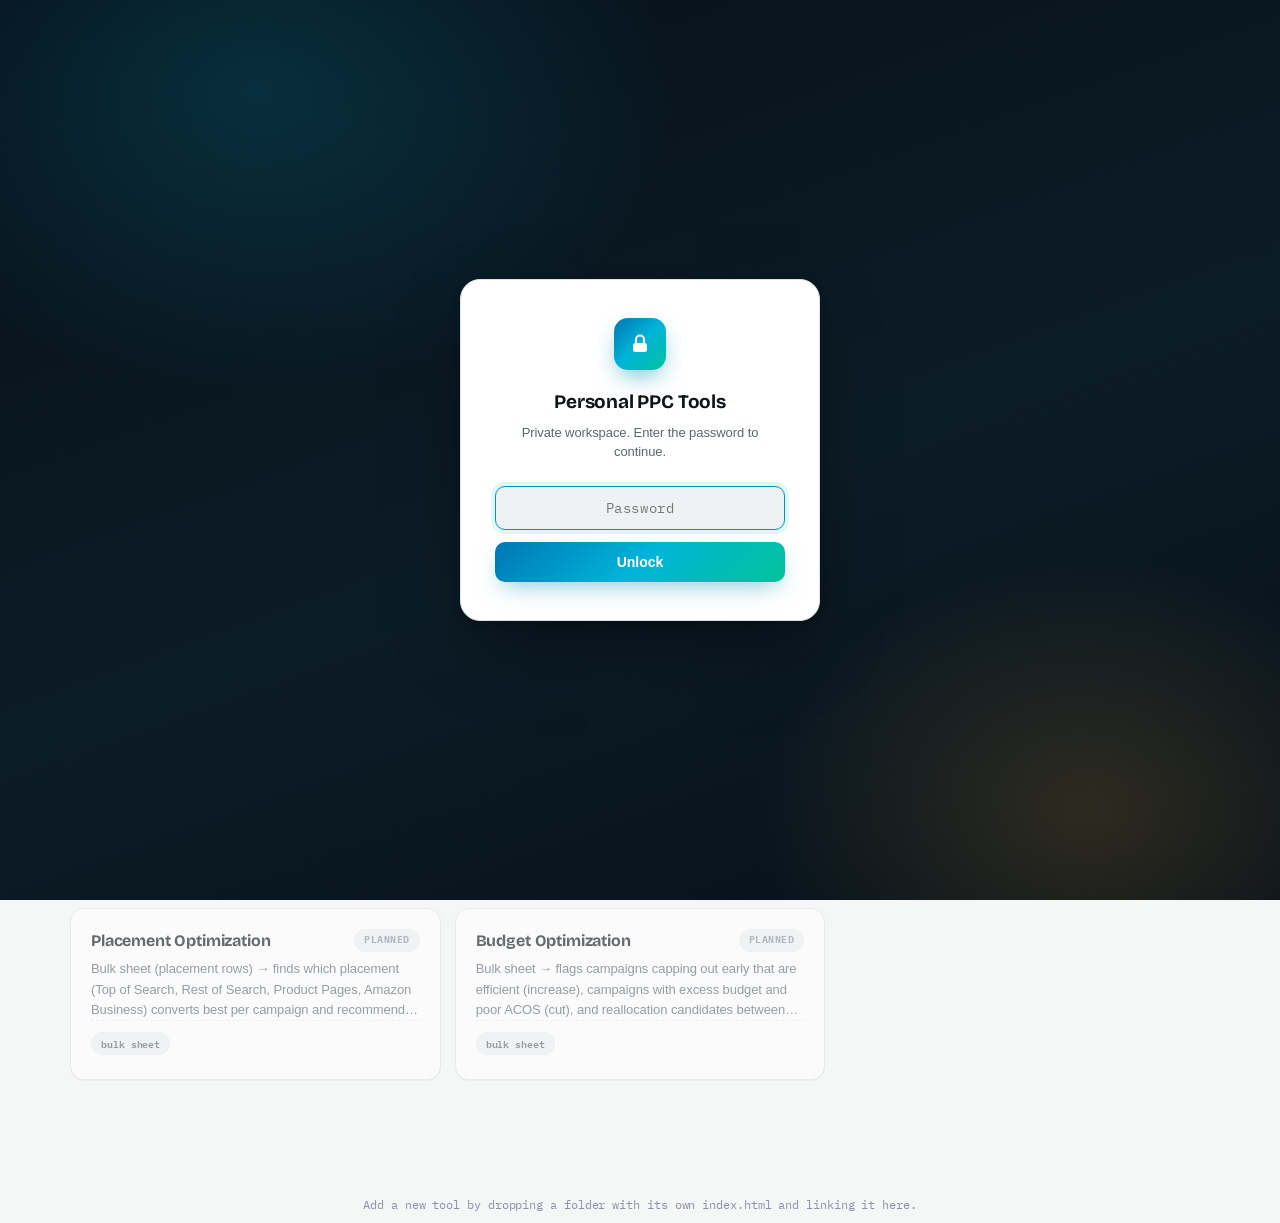
==== index.html @ 869c0697 "Rebrand accent to an ocean blue-cyan-green gradient Per Erika's request: the teal/amber accent pulle" ====
<!DOCTYPE html>
<html lang="en">
<head>
<meta charset="UTF-8">
<meta name="viewport" content="width=device-width, initial-scale=1.0">
<title>PPC Tools</title>
<link rel="preconnect" href="https://fonts.googleapis.com">
<link rel="preconnect" href="https://fonts.gstatic.com" crossorigin>
<link rel="stylesheet" href="https://fonts.googleapis.com/css2?family=Bricolage+Grotesque:opsz,wght@12..96,400..800&family=Source+Serif+4:ital,opsz,wght@0,8..60,400..600;1,8..60,400..500&family=IBM+Plex+Mono:wght@400;500;600&display=swap">
<link rel="stylesheet" href="shared/theme.css?v=5">
<style>body{visibility:hidden}</style>
<script src="shared/theme-toggle.js?v=4" defer></script>
<script src="shared/gate.js?v=4" defer></script>
</head>
<body>

<header class="top">
  <div class="wrap">
    <div class="brand">
      <span class="brand-mark"></span>
      <h1>PPC Tools</h1>
    </div>
    <div class="right">
      <span class="ppc-badge"><svg width="10" height="10" viewBox="0 0 24 24" fill="none"><rect x="5" y="11" width="14" height="9" rx="2.5" fill="currentColor"/><path d="M8 11V7.5a4 4 0 0 1 8 0V11" stroke="currentColor" stroke-width="2.2" fill="none" stroke-linecap="round"/></svg>Private</span>
      <span id="ppcAuthSlot"></span>
    </div>
  </div>
</header>

<div class="wrap">
  <div class="hero">
    <span class="eyebrow"><span class="dot"></span>Personal toolkit</span>
    <h1>Your Amazon PPC <em>command center</em>.</h1>
    <p class="sub">Everything here runs client-side — files parse entirely in your browser, nothing is ever uploaded. Pick a tool, drop in a report, get real findings.</p>
    <div class="stat-row">
      <div class="stat"><b>3</b><span>Live tools</span></div>
      <div class="stat"><b>5</b><span>In progress</span></div>
      <div class="stat"><b>0</b><span>Data ever uploaded</span></div>
    </div>
  </div>

  <h3 class="group">Live</h3>
  <ul class="tool-list">
    <li>
      <a class="tool" href="ppc-multi-report-audit/">
        <div class="tool-head"><h2>Multi-Report PPC Audit</h2><span class="status live">Live</span></div>
        <p>Bulk sheet + search term report + business report → account overview, ad type / targeting / match type breakdowns, harvest &amp; wasted-spend findings, untargeted ASIN opportunities, and dynamic recommendations.</p>
        <div class="tags"><span class="tag">bulk sheet</span><span class="tag">search term report</span><span class="tag">business report</span></div>
      </a>
    </li>
    <li>
      <a class="tool" href="negation-tool/">
        <div class="tool-head"><h2>Negation Tool</h2><span class="status live">Live</span></div>
        <p>Bulk sheet + search term report → the back half of the harvest waterfall: terms already harvested elsewhere that still need negating in their discovery campaign, plus plain wasted-spend negatives. Checks existing negatives first so nothing gets recommended twice.</p>
        <div class="tags"><span class="tag">bulk sheet</span><span class="tag">search term report</span></div>
      </a>
    </li>
    <li>
      <a class="tool" href="harvest-tool/">
        <div class="tool-head"><h2>Harvest Tool</h2><span class="status live">Live</span></div>
        <p>Bulk sheet + search term report → two-way harvest: promote proven terms to their own Exact keyword, or isolate proven Broad/Phrase terms into a dedicated keyword at the same match type. Exports a ready-to-paste new-keyword CSV.</p>
        <div class="tags"><span class="tag">bulk sheet</span><span class="tag">search term report</span></div>
      </a>
    </li>
  </ul>

  <h3 class="group">Planned</h3>
  <ul class="tool-list">
    <li>
      <div class="tool planned">
        <div class="tool-head"><h2>SQP → Bulk</h2><span class="status planned">Planned</span></div>
        <p>Search Query Performance report → finds search queries with strong organic/market performance that have no matching keyword or target in the bulk file yet — real demand not captured by PPC at all.</p>
        <div class="tags"><span class="tag">SQP report</span><span class="tag">bulk sheet</span></div>
      </div>
    </li>
    <li>
      <div class="tool planned">
        <div class="tool-head"><h2>SQP + STR Cross-Check</h2><span class="status planned">Planned</span></div>
        <p>Search Query Performance report + search term report → compares your own PPC performance against total market demand for the same query, to separate "nobody converts on this" from "the market converts fine, my ad underperforms."</p>
        <div class="tags"><span class="tag">SQP report</span><span class="tag">search term report</span></div>
      </div>
    </li>
    <li>
      <div class="tool planned">
        <div class="tool-head"><h2>Bid Optimization</h2><span class="status planned">Planned</span></div>
        <p>Bulk sheet → recommends bid increases/decreases with selectable strategy filters (ACOS-based, CVR-based, RPC-based, margin-based) rather than one fixed formula.</p>
        <div class="tags"><span class="tag">bulk sheet</span></div>
      </div>
    </li>
    <li>
      <div class="tool planned">
        <div class="tool-head"><h2>Placement Optimization</h2><span class="status planned">Planned</span></div>
        <p>Bulk sheet (placement rows) → finds which placement (Top of Search, Rest of Search, Product Pages, Amazon Business) converts best per campaign and recommends a specific % bid adjustment based on the ACOS/CVR gap.</p>
        <div class="tags"><span class="tag">bulk sheet</span></div>
      </div>
    </li>
    <li>
      <div class="tool planned">
        <div class="tool-head"><h2>Budget Optimization</h2><span class="status planned">Planned</span></div>
        <p>Bulk sheet → flags campaigns capping out early that are efficient (increase), campaigns with excess budget and poor ACOS (cut), and reallocation candidates between the two — the gap Amazon's native budget rules don't fill (increase-only).</p>
        <div class="tags"><span class="tag">bulk sheet</span></div>
      </div>
    </li>
  </ul>
</div>
<footer>Add a new tool by dropping a folder with its own index.html and linking it here.</footer>
</body>
</html>
---- shared/theme.css ----
/* =====================================================================
   THEME — shared visual system. Accent is an ocean gradient (deep blue
   -> cyan -> sea green) per Erika's request; type system (Bricolage
   Grotesque / IBM Plex Mono / Source Serif 4) still sourced from
   erikajoygangan-amzppc.com. Swap :root / [data-theme=dark] tokens to
   rebrand; components below reference tokens only.
===================================================================== */

:root{
  --bg:#f5f7f7;
  --bg-grad: radial-gradient(ellipse 900px 500px at 15% -5%, var(--accent-soft) 0%, transparent 60%),
             radial-gradient(700px 420px at 100% 0%, var(--accent-2-soft) 0%, transparent 55%);
  --surface:#ffffff;
  --surface-2:#eef2f2;
  --border:#dbe3e3;
  --border-soft:#e8ecec;
  --text:#10151a;
  --text-muted:#5b6670;
  --text-faint:#8892a6;

  --accent:#0891b2;
  --accent-strong:#075985;
  --accent-soft:#e0f7fa;
  --accent-ink:#032c34;
  --accent-grad: linear-gradient(135deg, #0077b6 0%, #00b4d8 50%, #02c39a 100%);

  --accent-2:#d9962f;
  --accent-2-soft:#f8e4bd;

  --good:#1c8f5e;
  --good-soft:#e5f5ec;
  --bad:#b8402f;
  --bad-soft:#fbe9e6;
  --warn:#a8721a;
  --warn-soft:#faf1de;

  --chart-1:#0891b2; --chart-2:#02c39a; --chart-3:#d9962f; --chart-4:#b8402f; --chart-5:#8a6fb0;

  --font-body:-apple-system,BlinkMacSystemFont,"Segoe UI",Roboto,Helvetica,Arial,sans-serif;
  --font-display:"Bricolage Grotesque",-apple-system,BlinkMacSystemFont,"Segoe UI",sans-serif;
  --font-mono:"IBM Plex Mono",ui-monospace,SFMono-Regular,Menlo,Consolas,monospace;
  --font-serif:"Source Serif 4",Georgia,"Times New Roman",serif;

  --radius-sm:8px;
  --radius:12px;
  --radius-lg:14px;
  --shadow-sm:0 1px 2px rgba(16,21,26,.05), 0 1px 1px rgba(16,21,26,.04);
  --shadow:0 10px 24px -10px rgba(8,145,178,.18), 0 4px 10px -4px rgba(16,21,26,.06);
  --shadow-lg:0 28px 60px -20px rgba(8,145,178,.3), 0 8px 24px -8px rgba(16,21,26,.16);
  --ease:cubic-bezier(.2,.8,.2,1);
}

:root[data-theme="dark"]{
  --bg:#081019;
  --bg-grad: radial-gradient(ellipse 900px 500px at 15% -5%, var(--accent-soft) 0%, transparent 60%),
             radial-gradient(700px 420px at 100% 0%, rgba(217,150,47,.07) 0%, transparent 55%);
  --surface:#0e1a22;
  --surface-2:#132531;
  --border:#1f3644;
  --border-soft:#182a36;
  --text:#e6f6fa;
  --text-muted:#8bb0bc;
  --text-faint:#5c7d88;

  --accent:#22d3ee;
  --accent-strong:#7dd3fc;
  --accent-soft:#0c2f3a;
  --accent-ink:#ecfeff;
  --accent-grad: linear-gradient(135deg, #38bdf8 0%, #22d3ee 50%, #34d399 100%);

  --accent-2:#d9a441;
  --accent-2-soft:#332711;

  --good:#4cb87a;
  --good-soft:#103322;
  --bad:#e2685f;
  --bad-soft:#351815;
  --warn:#d9a441;
  --warn-soft:#332711;

  --shadow-sm:0 1px 2px rgba(0,0,0,.3);
  --shadow:0 10px 24px -10px rgba(34,211,238,.28), 0 4px 12px -4px rgba(0,0,0,.4);
  --shadow-lg:0 28px 60px -20px rgba(34,211,238,.38), 0 8px 24px -8px rgba(0,0,0,.5);
}

*{box-sizing:border-box;}
html{-webkit-font-smoothing:antialiased; text-rendering:optimizeLegibility; scroll-behavior:smooth;}
body{
  margin:0; color:var(--text);
  background-color:var(--bg); background-image:var(--bg-grad); background-attachment:fixed;
  font-family:var(--font-body);
  line-height:1.5; letter-spacing:-.005em;
  transition:background-color .25s var(--ease), color .25s var(--ease);
}
::selection{ background:var(--accent-soft); color:var(--accent-strong); }

/* ---------------- motion primitives ---------------- */
@keyframes ppcRise{ from{ opacity:0; transform:translateY(10px); } to{ opacity:1; transform:translateY(0); } }
@keyframes ppcPop{ from{ opacity:0; transform:scale(.94); } to{ opacity:1; transform:scale(1); } }
@keyframes ppcSpin{ to{ transform:rotate(360deg); } }
.ppc-rise{ animation:ppcRise .5s var(--ease) backwards; }
.ppc-pop{ animation:ppcPop .35s var(--ease) backwards; }
.spinner{
  display:inline-block; width:14px; height:14px; border-radius:50%;
  border:2px solid rgba(255,255,255,.4); border-top-color:#fff;
  animation:ppcSpin .7s linear infinite; vertical-align:-2px; margin-right:8px;
}
@media (prefers-reduced-motion: reduce){
  *, *::before, *::after{ animation-duration:.001ms !important; animation-iteration-count:1 !important; transition-duration:.001ms !important; }
}

.wrap{max-width:1180px; margin:0 auto; padding:24px 20px 80px;}

/* ---------------- header ---------------- */
header.top{
  background:var(--surface);
  background:color-mix(in srgb, var(--surface) 72%, transparent);
  backdrop-filter:blur(8px); -webkit-backdrop-filter:blur(8px);
  border-bottom:1px solid var(--border-soft); padding:16px 20px; position:sticky; top:0; z-index:40;
}
header.top .wrap{padding:0; display:flex; align-items:center; justify-content:space-between; flex-wrap:wrap; gap:10px;}
header.top .brand{display:flex; align-items:center; gap:10px;}
header.top .brand-mark{
  width:28px; height:28px; border-radius:8px; background:var(--accent-grad);
  box-shadow:0 4px 12px -2px rgba(8,145,178,.45); flex:0 0 auto;
}
header.top a.home-link{ text-decoration:none; color:inherit; display:flex; align-items:center; gap:10px; }
header.top h1{font-family:var(--font-display); font-size:16.5px; margin:0; font-weight:700; letter-spacing:-.015em;}
header.top .right{display:flex; align-items:center; gap:8px;}

/* private-workspace badge */
.ppc-badge{
  display:inline-flex; align-items:center; gap:5px; height:30px; padding:0 11px;
  background:linear-gradient(135deg, var(--accent-soft), var(--accent-2-soft));
  border:1px solid color-mix(in srgb, var(--accent) 30%, var(--border));
  border-radius:999px; color:var(--accent-strong); font-size:10px; font-weight:700;
  font-family:var(--font-mono); letter-spacing:.03em; text-transform:uppercase; white-space:nowrap;
}
.ppc-badge svg{ width:10px !important; height:10px !important; flex:0 0 auto; display:block; }

/* ---------------- headings / sections ---------------- */
h2.section-title{
  font-family:var(--font-display); font-size:20px; margin:44px 0 4px; font-weight:700; letter-spacing:-.015em;
  display:flex; align-items:center; gap:10px; color:var(--text);
}
p.section-sub{color:var(--text-muted); font-size:13.5px; margin:0 0 16px;}

/* ---------------- cards ---------------- */
.card{
  background:var(--surface); border:1px solid var(--border); border-radius:var(--radius-lg);
  box-shadow:var(--shadow-sm); padding:22px;
  transition:box-shadow .25s var(--ease), transform .25s var(--ease), border-color .25s var(--ease), background .25s var(--ease);
  animation:ppcRise .45s var(--ease) backwards;
}
.card + .card{margin-top:16px;}

/* ---------------- upload panel ---------------- */
.upload-grid{display:grid; grid-template-columns:repeat(auto-fill,minmax(260px,1fr)); gap:14px; margin-top:16px; align-items:stretch;}
.drop{
  border:1.5px dashed var(--border); border-radius:var(--radius); padding:18px;
  background:var(--surface-2); cursor:pointer; transition:border-color .18s var(--ease), background .18s var(--ease), transform .12s var(--ease);
  text-align:left; display:flex; flex-direction:column; min-height:120px;
}
.drop:hover{border-color:var(--accent); background:var(--accent-soft); transform:translateY(-1px);}
.drop.drag{border-color:var(--accent); background:var(--accent-soft); transform:scale(1.01); box-shadow:0 0 0 4px var(--accent-soft);}
.drop h3{margin:0 0 4px; font-size:14.5px; font-weight:600;}
.drop p{
  margin:0; font-size:12.5px; color:var(--text-muted); line-height:1.5;
  display:-webkit-box; -webkit-box-orient:vertical; -webkit-line-clamp:2; overflow:hidden;
}
.drop .file-state{margin-top:auto; padding-top:8px; font-size:12px; font-weight:600; font-family:var(--font-mono);}
.drop input[type=file]{display:none;}
.required-badge{display:inline-block; font-size:10px; padding:2px 8px; border-radius:999px; background:var(--accent-soft); color:var(--accent-strong); margin-left:6px; font-weight:700; font-family:var(--font-mono); letter-spacing:.02em;}
.optional-badge{display:inline-block; font-size:10px; padding:2px 8px; border-radius:999px; background:var(--surface-2); border:1px solid var(--border-soft); color:var(--text-muted); margin-left:6px; font-weight:700; font-family:var(--font-mono);}

/* ---------------- form fields ---------------- */
.field-row{display:flex; gap:14px; margin-top:14px; flex-wrap:wrap;}
.field{flex:1; min-width:180px;}
.field label{display:block; font-size:12px; color:var(--text-muted); margin-bottom:4px; font-weight:600; font-family:var(--font-mono); letter-spacing:.02em;}
.field input{
  width:100%; padding:10px 12px; border:1px solid var(--border); border-radius:var(--radius-sm); font-size:14px;
  background:var(--surface); color:var(--text); transition:border-color .15s, box-shadow .15s;
}
.field input:focus{ outline:none; border-color:var(--accent); box-shadow:0 0 0 3px var(--accent-soft); }

/* ---------------- buttons ---------------- */
button.primary{
  background:var(--accent-grad); color:#fff; border:none; border-radius:var(--radius-sm);
  padding:13px 24px; font-size:15px; font-weight:700; cursor:pointer; margin-top:18px;
  box-shadow:0 10px 24px -8px rgba(8,145,178,.45); transition:filter .15s var(--ease), transform .1s var(--ease), box-shadow .2s var(--ease);
}
button.primary:disabled{opacity:.4; cursor:not-allowed; box-shadow:none;}
button.primary:hover:not(:disabled){filter:brightness(1.08); box-shadow:0 14px 32px -8px rgba(8,145,178,.55); transform:translateY(-1px);}
button.primary:active:not(:disabled){transform:scale(.98);}
button.secondary{
  background:var(--surface); color:var(--accent-strong); border:1.5px solid var(--accent); border-radius:var(--radius-sm);
  padding:8px 15px; font-size:12.5px; font-weight:700; cursor:pointer; transition:background .15s, transform .1s;
  font-family:var(--font-mono); letter-spacing:.01em;
}
button.secondary:hover{ background:var(--accent-soft); }
button.secondary:active{ transform:scale(.98); }

.status-line{font-size:12.5px; color:var(--text-muted); margin-top:10px; white-space:pre-line; font-family:var(--font-mono);}
.status-line.err{color:var(--bad); font-weight:600;}

/* ---------------- KPI tiles ---------------- */
.kpi-grid{display:grid; grid-template-columns:repeat(auto-fill,minmax(150px,1fr)); gap:12px;}
.kpi{
  background:var(--surface-2); border:1px solid var(--border-soft); border-radius:var(--radius);
  padding:15px; text-align:center; transition:transform .18s var(--ease), box-shadow .18s var(--ease), border-color .18s var(--ease);
  animation:ppcPop .4s var(--ease) backwards;
}
.kpi:hover{ transform:translateY(-2px); box-shadow:var(--shadow); border-color:var(--accent); }
.kpi-grid .kpi:nth-child(1){animation-delay:.02s} .kpi-grid .kpi:nth-child(2){animation-delay:.06s}
.kpi-grid .kpi:nth-child(3){animation-delay:.10s} .kpi-grid .kpi:nth-child(4){animation-delay:.14s}
.kpi-grid .kpi:nth-child(5){animation-delay:.18s} .kpi-grid .kpi:nth-child(6){animation-delay:.22s}
.kpi-grid .kpi:nth-child(7){animation-delay:.26s} .kpi-grid .kpi:nth-child(8){animation-delay:.30s}
.kpi-grid .kpi:nth-child(9){animation-delay:.34s} .kpi-grid .kpi:nth-child(10){animation-delay:.38s}
.kpi-grid .kpi:nth-child(11){animation-delay:.42s} .kpi-grid .kpi:nth-child(12){animation-delay:.46s}
.kpi-grid .kpi:nth-child(n+13){animation-delay:.5s}
.kpi .label{font-size:10.5px; color:var(--text-muted); text-transform:uppercase; letter-spacing:.06em; font-weight:600; font-family:var(--font-mono);}
.kpi .value{font-family:var(--font-mono); font-size:22px; font-weight:600; margin-top:6px; letter-spacing:-.01em; font-variant-numeric:tabular-nums;}
.kpi .sub{font-size:10.5px; color:var(--text-faint); margin-top:3px; font-family:var(--font-mono);}

/* ---------------- tables ---------------- */
table{width:100%; border-collapse:collapse; font-size:13.5px; margin-top:4px;}
th,td{padding:9px 11px; text-align:right; border-bottom:1px solid var(--border-soft); white-space:nowrap;}
th:first-child, td:first-child{text-align:left; white-space:normal;}
thead th{color:var(--text-muted); font-weight:700; font-size:10.5px; text-transform:uppercase; letter-spacing:.05em; border-bottom:2px solid var(--border); font-family:var(--font-mono);}
td{font-variant-numeric:tabular-nums;}
tbody tr{transition:background .12s;}
tbody tr:hover{background:var(--surface-2);}
tfoot td{font-weight:700; border-top:2px solid var(--border); border-bottom:none;}
.table-scroll{overflow-x:auto;}

.two-col{display:grid; grid-template-columns:1fr 1fr; gap:20px;}
@media (max-width:760px){.two-col{grid-template-columns:1fr;}}
.chart-box{position:relative; height:230px;}

/* ---------------- callouts ---------------- */
.insight{
  background:var(--accent-soft); border-left:3px solid var(--accent); border-radius:8px;
  padding:11px 15px; font-size:13.5px; margin-top:12px; color:var(--text);
}
.insight.bad{background:var(--bad-soft); border-left-color:var(--bad);}
.insight.warn{background:var(--warn-soft); border-left-color:var(--warn);}
.insight ul{margin:4px 0 0; padding-left:18px;}
.insight li{margin-bottom:4px;}

.pill{display:inline-block; font-size:10px; padding:2px 9px; border-radius:999px; font-weight:700; letter-spacing:.02em; font-family:var(--font-mono);}
.pill.ok{background:var(--accent-soft); color:var(--accent-strong);}
.pill.bad{background:var(--bad-soft); color:var(--bad);}
.pill.warn{background:var(--warn-soft); color:var(--warn);}

.empty-state{color:var(--text-muted); font-size:13.5px; font-style:italic; padding:10px 0;}
.missing-data{border:1px dashed var(--border); border-radius:var(--radius-sm); padding:14px; color:var(--text-muted); font-size:13.5px;}

/* ---------------- recommendations list ---------------- */
.rec-list{list-style:none; margin:0; padding:0;}
.rec-list li{display:flex; gap:12px; padding:14px 0; border-bottom:1px solid var(--border-soft);}
.rec-list li:last-child{border-bottom:none;}
.rec-num{
  flex:0 0 26px; height:26px; border-radius:50%; background:var(--accent-grad); color:#fff;
  display:flex; align-items:center; justify-content:center; font-size:12px; font-weight:700; font-family:var(--font-mono);
  box-shadow:0 4px 10px -2px rgba(8,145,178,.4);
}
.rec-body b{display:block; font-size:14px; margin-bottom:2px; font-weight:700;}
.rec-body span{font-size:13px; color:var(--text-muted);}

.section-actions{display:flex; justify-content:space-between; align-items:center; gap:10px; flex-wrap:wrap;}

footer{text-align:center; color:var(--text-faint); font-size:11.5px; padding:36px 0 10px; font-family:var(--font-mono);}

#reportRoot{display:none;}

@media print{
  header.top, .upload-card, .no-print{display:none !important;}
  body{background:#fff;}
  .card{box-shadow:none; border:1px solid #ccc; break-inside:avoid;}
  h2.section-title{break-before:page;}
}

/* ---------------- landing page ---------------- */
.hero{padding:34px 0 10px;}
.hero .eyebrow{
  display:inline-flex; align-items:center; gap:7px; font-size:11px; font-weight:700; color:var(--accent-strong);
  background:var(--accent-soft); padding:6px 13px; border-radius:999px; letter-spacing:.08em; margin-bottom:18px;
  font-family:var(--font-mono); text-transform:uppercase;
  animation:ppcRise .5s var(--ease) backwards;
}
.hero .eyebrow .dot{width:6px; height:6px; border-radius:50%; background:var(--accent); box-shadow:0 0 0 3px var(--accent-soft); animation:ppcPulse 2s var(--ease) infinite;}
@keyframes ppcPulse{ 0%,100%{ box-shadow:0 0 0 3px var(--accent-soft); } 50%{ box-shadow:0 0 0 6px var(--accent-soft); } }
.hero h1{
  font-family:var(--font-display); font-size:40px; margin:0 0 12px; font-weight:800; letter-spacing:-.025em; line-height:1.1;
  animation:ppcRise .55s var(--ease) .06s backwards;
}
.hero h1 em{ font-family:var(--font-serif); font-style:italic; font-weight:500; color:var(--accent-strong); }
.hero p.sub{color:var(--text-muted); margin:0 0 8px; font-size:15.5px; max-width:600px; line-height:1.6; animation:ppcRise .55s var(--ease) .12s backwards;}
.hero .stat-row{display:flex; gap:28px; margin-top:26px; flex-wrap:wrap; animation:ppcRise .55s var(--ease) .18s backwards;}
.hero .stat b{
  display:block; font-family:var(--font-mono); font-size:26px; font-weight:600; letter-spacing:-.01em; color:var(--text);
  font-variant-numeric:tabular-nums;
}
.hero .stat span{font-size:11px; color:var(--text-muted); text-transform:uppercase; letter-spacing:.05em; font-weight:600; font-family:var(--font-mono);}

h3.group{
  font-size:11.5px; text-transform:uppercase; letter-spacing:.08em; color:var(--text-faint); margin:42px 0 14px; font-weight:700;
  font-family:var(--font-mono); display:flex; align-items:center; gap:10px;
  animation:ppcRise .5s var(--ease) backwards;
}
h3.group::after{ content:""; flex:1; height:1px; background:var(--border-soft); }

.tool-list{list-style:none; margin:0; padding:0; display:grid; grid-template-columns:repeat(auto-fill,minmax(320px,1fr)); gap:14px; align-items:stretch;}
.tool-list > li{ display:flex; }
.tool{
  display:flex; flex-direction:column; width:100%;
  background:var(--surface); border:1px solid var(--border); border-radius:var(--radius-lg);
  box-shadow:var(--shadow-sm); padding:20px; text-decoration:none; color:inherit;
  transition:border-color .2s var(--ease), transform .2s var(--ease), box-shadow .2s var(--ease);
  position:relative; overflow:hidden;
  animation:ppcRise .5s var(--ease) backwards;
}
.tool::before{
  content:""; position:absolute; inset:0 0 auto 0; height:3px; background:var(--accent-grad);
  transform:scaleX(0); transform-origin:0 50%; transition:transform .3s var(--ease); z-index:2;
}
.tool::after{
  content:""; position:absolute; inset:0; pointer-events:none; z-index:1;
  background:linear-gradient(115deg, transparent 0%, transparent 40%, color-mix(in srgb, var(--accent) 14%, transparent) 50%, transparent 60%, transparent 100%);
  transform:translateX(-120%); transition:transform .6s var(--ease);
}
.tool:hover{border-color:var(--accent); transform:translateY(-3px); box-shadow:var(--shadow-lg);}
.tool:hover::before{transform:scaleX(1);}
.tool:hover::after{transform:translateX(120%);}
.tool.planned{cursor:default; opacity:.62;}
.tool.planned:hover{border-color:var(--border); transform:none; box-shadow:var(--shadow-sm);}
.tool.planned:hover::before{transform:scaleX(0);}
.tool.planned:hover::after{transform:translateX(-120%);}
.tool-head{display:flex; align-items:flex-start; justify-content:space-between; gap:10px; margin-bottom:6px;}
.tool h2{font-family:var(--font-display); font-size:16px; margin:0; color:var(--text); font-weight:700; letter-spacing:-.01em;}
.tool p{
  margin:0; font-size:13px; color:var(--text-muted); line-height:1.55;
  display:-webkit-box; -webkit-box-orient:vertical; -webkit-line-clamp:3; overflow:hidden;
}
.tool .tags{margin-top:10px; padding-top:10px; border-top:1px dashed var(--border-soft); margin-top:auto;}
.tag{
  display:inline-block; font-size:10px; padding:3px 9px; border-radius:999px;
  background:var(--surface-2); border:1px solid var(--border-soft); color:var(--text-muted); font-weight:600; margin-right:6px; margin-bottom:4px;
  font-family:var(--font-mono);
}
.status{flex:0 0 auto; font-size:9.5px; padding:3px 9px; border-radius:999px; font-weight:800; text-transform:uppercase; letter-spacing:.05em; font-family:var(--font-mono);}
.status.live{background:var(--accent-soft); color:var(--accent-strong);}
.status.planned{background:var(--surface-2); color:var(--text-faint); border:1px solid var(--border-soft);}

.tool-list > li:nth-child(1) .tool{animation-delay:.03s} .tool-list > li:nth-child(2) .tool{animation-delay:.08s}
.tool-list > li:nth-child(3) .tool{animation-delay:.13s} .tool-list > li:nth-child(4) .tool{animation-delay:.18s}
.tool-list > li:nth-child(5) .tool{animation-delay:.23s} .tool-list > li:nth-child(n+6) .tool{animation-delay:.28s}

/* ---------------- header controls (auth + theme) ---------------- */
.ppc-theme-btn{
  flex:0 0 auto; width:34px; height:34px; border-radius:999px; border:none; cursor:pointer; padding:0;
  display:flex; align-items:center; justify-content:center; position:relative;
  background:linear-gradient(135deg,#ffcf70,#e0a020);
  box-shadow:0 4px 14px -2px rgba(224,160,32,.55), inset 0 1px 1px rgba(255,255,255,.4);
  transition:transform .25s var(--ease), box-shadow .25s var(--ease);
}
:root[data-theme="dark"] .ppc-theme-btn{
  background:linear-gradient(135deg,#0ea5e9,#22d3ee);
  box-shadow:0 4px 16px -2px rgba(34,211,238,.55), inset 0 1px 1px rgba(255,255,255,.15);
}
.ppc-theme-btn svg{ width:16px !important; height:16px !important; display:block; color:#fff; filter:drop-shadow(0 1px 2px rgba(0,0,0,.2)); transition:transform .4s var(--ease); }
.ppc-theme-btn:hover{ transform:translateY(-2px) scale(1.06); box-shadow:0 8px 20px -2px rgba(224,160,32,.65); }
:root[data-theme="dark"] .ppc-theme-btn:hover{ box-shadow:0 8px 22px -2px rgba(34,211,238,.65); }
.ppc-theme-btn:active{ transform:scale(.92); }
.ppc-theme-btn.spin svg{ transform:rotate(180deg) scale(.6); opacity:0; }

.ppc-logout-btn{
  flex:0 0 auto; display:inline-flex; align-items:center; gap:6px; height:34px; padding:0 15px;
  font-family:var(--font-mono); font-size:12px; font-weight:700; letter-spacing:.02em;
  color:var(--bad); background:var(--surface); border:1.5px solid color-mix(in srgb, var(--bad) 35%, var(--border));
  border-radius:999px; cursor:pointer; transition:background .18s var(--ease), color .18s var(--ease), transform .12s var(--ease), box-shadow .18s var(--ease);
}
.ppc-logout-btn svg{ width:13px !important; height:13px !important; display:block; flex:0 0 auto; }
.ppc-logout-btn:hover{ background:var(--bad); color:#fff; box-shadow:0 6px 16px -4px rgba(184,64,47,.5); transform:translateY(-1px); }
.ppc-logout-btn:active{ transform:scale(.96); }

/* ---------------- password gate ---------------- */
#ppcGateOverlay{
  position:fixed; inset:0; z-index:9999; visibility:visible;
  display:flex; align-items:center; justify-content:center; padding:20px;
  background:
    radial-gradient(700px 500px at 20% 10%, color-mix(in srgb, var(--accent) 22%, transparent) 0%, transparent 60%),
    radial-gradient(600px 460px at 85% 90%, color-mix(in srgb, var(--accent-2) 18%, transparent) 0%, transparent 55%),
    linear-gradient(160deg, #061019 0%, #0c1c26 55%, #061019 100%);
}
#ppcGateOverlay .ppc-gate-card{
  background:var(--surface); color:var(--text); border:1px solid var(--border); border-radius:20px;
  padding:38px 34px; max-width:360px; width:100%; box-shadow:0 30px 70px -20px rgba(0,0,0,.5), 0 2px 8px rgba(0,0,0,.2);
  text-align:center; animation:ppcGateIn .4s var(--ease);
}
@keyframes ppcGateIn{ from{ opacity:0; transform:translateY(10px) scale(.97); } to{ opacity:1; transform:none; } }
#ppcGateOverlay .ppc-gate-icon{
  width:52px; height:52px; margin:0 auto 18px; border-radius:14px;
  background:var(--accent-grad); display:flex; align-items:center; justify-content:center;
  box-shadow:0 10px 24px -6px color-mix(in srgb, var(--accent) 60%, transparent);
  animation:ppcPulseGlow 2.4s ease-in-out infinite;
}
@keyframes ppcPulseGlow{
  0%,100%{ box-shadow:0 10px 24px -6px color-mix(in srgb, var(--accent) 60%, transparent); }
  50%{ box-shadow:0 10px 32px -4px color-mix(in srgb, var(--accent) 85%, transparent); }
}
#ppcGateOverlay .ppc-gate-icon svg{ width:24px !important; height:24px !important; display:block; color:#fff; }
#ppcGateOverlay h1{ font-family:var(--font-display); font-size:19px; margin:0 0 6px; letter-spacing:-.01em; font-weight:700; }
#ppcGateOverlay p{ font-size:13px; color:var(--text-muted); margin:0 0 24px; line-height:1.5; }
#ppcGateOverlay input{
  width:100%; padding:12px 14px; border:1.5px solid var(--border); border-radius:10px; font-size:14px;
  outline:none; transition:border-color .15s, box-shadow .15s; text-align:center; letter-spacing:.04em;
  background:var(--surface-2); color:var(--text); font-family:var(--font-mono);
}
#ppcGateOverlay input:focus{ border-color:var(--accent); box-shadow:0 0 0 4px var(--accent-soft); }
#ppcGateOverlay button{
  width:100%; margin-top:12px; padding:12px; border:none; border-radius:10px;
  background:var(--accent-grad); color:#fff; font-size:14px; font-weight:700;
  cursor:pointer; transition:filter .15s, transform .1s, box-shadow .2s;
  box-shadow:0 10px 24px -8px color-mix(in srgb, var(--accent) 55%, transparent);
}
#ppcGateOverlay button:hover{ filter:brightness(1.08); transform:translateY(-1px); }
#ppcGateOverlay button:active{ transform:scale(.98); }
#ppcGateOverlay .ppc-gate-error{
  margin-top:14px; font-size:12.5px; color:var(--bad); font-weight:600; font-family:var(--font-mono);
  animation:ppcGateShake .35s;
}
@keyframes ppcGateShake{ 0%,100%{transform:translateX(0);} 20%{transform:translateX(-6px);} 40%{transform:translateX(5px);} 60%{transform:translateX(-3px);} 80%{transform:translateX(2px);} }
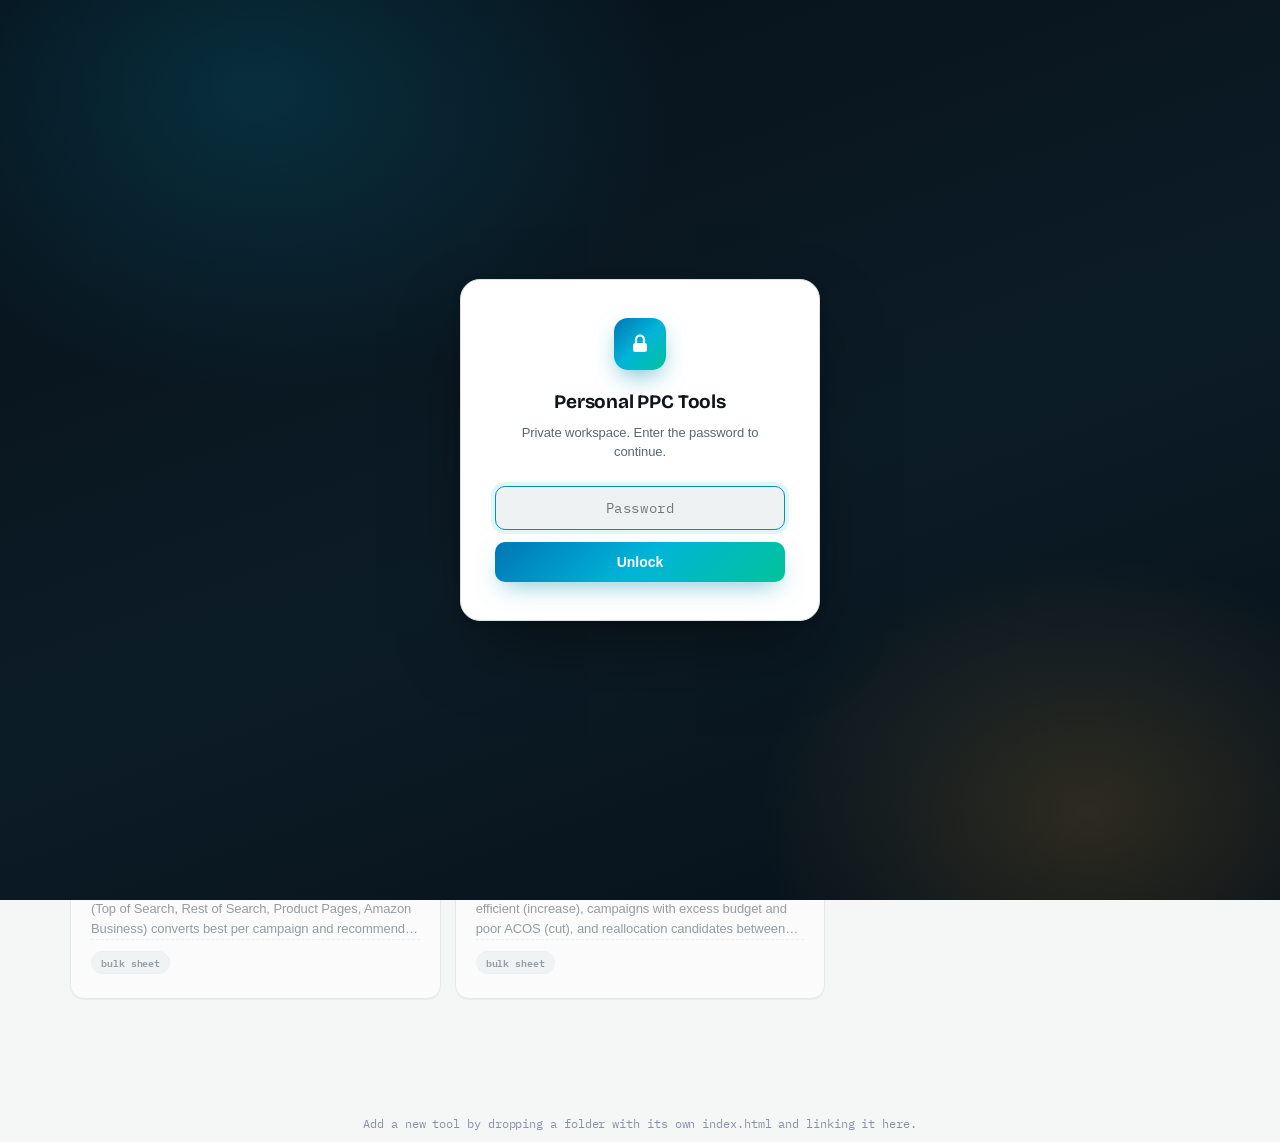
==== commit d23e79ec: "Remove hero stat row from landing page Co-Authored-By: Claude Sonnet 5 <noreply@anthropic.com>" ====
--- a/index.html
+++ b/index.html
@@ -7,7 +7,7 @@
 <link rel="preconnect" href="https://fonts.googleapis.com">
 <link rel="preconnect" href="https://fonts.gstatic.com" crossorigin>
 <link rel="stylesheet" href="https://fonts.googleapis.com/css2?family=Bricolage+Grotesque:opsz,wght@12..96,400..800&family=Source+Serif+4:ital,opsz,wght@0,8..60,400..600;1,8..60,400..500&family=IBM+Plex+Mono:wght@400;500;600&display=swap">
-<link rel="stylesheet" href="shared/theme.css?v=5">
+<link rel="stylesheet" href="shared/theme.css?v=6">
 <style>body{visibility:hidden}</style>
 <script src="shared/theme-toggle.js?v=4" defer></script>
 <script src="shared/gate.js?v=4" defer></script>
@@ -32,11 +32,6 @@
     <span class="eyebrow"><span class="dot"></span>Personal toolkit</span>
     <h1>Your Amazon PPC <em>command center</em>.</h1>
     <p class="sub">Everything here runs client-side — files parse entirely in your browser, nothing is ever uploaded. Pick a tool, drop in a report, get real findings.</p>
-    <div class="stat-row">
-      <div class="stat"><b>3</b><span>Live tools</span></div>
-      <div class="stat"><b>5</b><span>In progress</span></div>
-      <div class="stat"><b>0</b><span>Data ever uploaded</span></div>
-    </div>
   </div>
 
   <h3 class="group">Live</h3>
--- a/shared/theme.css
+++ b/shared/theme.css
@@ -296,13 +296,6 @@
 }
 .hero h1 em{ font-family:var(--font-serif); font-style:italic; font-weight:500; color:var(--accent-strong); }
 .hero p.sub{color:var(--text-muted); margin:0 0 8px; font-size:15.5px; max-width:600px; line-height:1.6; animation:ppcRise .55s var(--ease) .12s backwards;}
-.hero .stat-row{display:flex; gap:28px; margin-top:26px; flex-wrap:wrap; animation:ppcRise .55s var(--ease) .18s backwards;}
-.hero .stat b{
-  display:block; font-family:var(--font-mono); font-size:26px; font-weight:600; letter-spacing:-.01em; color:var(--text);
-  font-variant-numeric:tabular-nums;
-}
-.hero .stat span{font-size:11px; color:var(--text-muted); text-transform:uppercase; letter-spacing:.05em; font-weight:600; font-family:var(--font-mono);}
-
 h3.group{
   font-size:11.5px; text-transform:uppercase; letter-spacing:.08em; color:var(--text-faint); margin:42px 0 14px; font-weight:700;
   font-family:var(--font-mono); display:flex; align-items:center; gap:10px;
